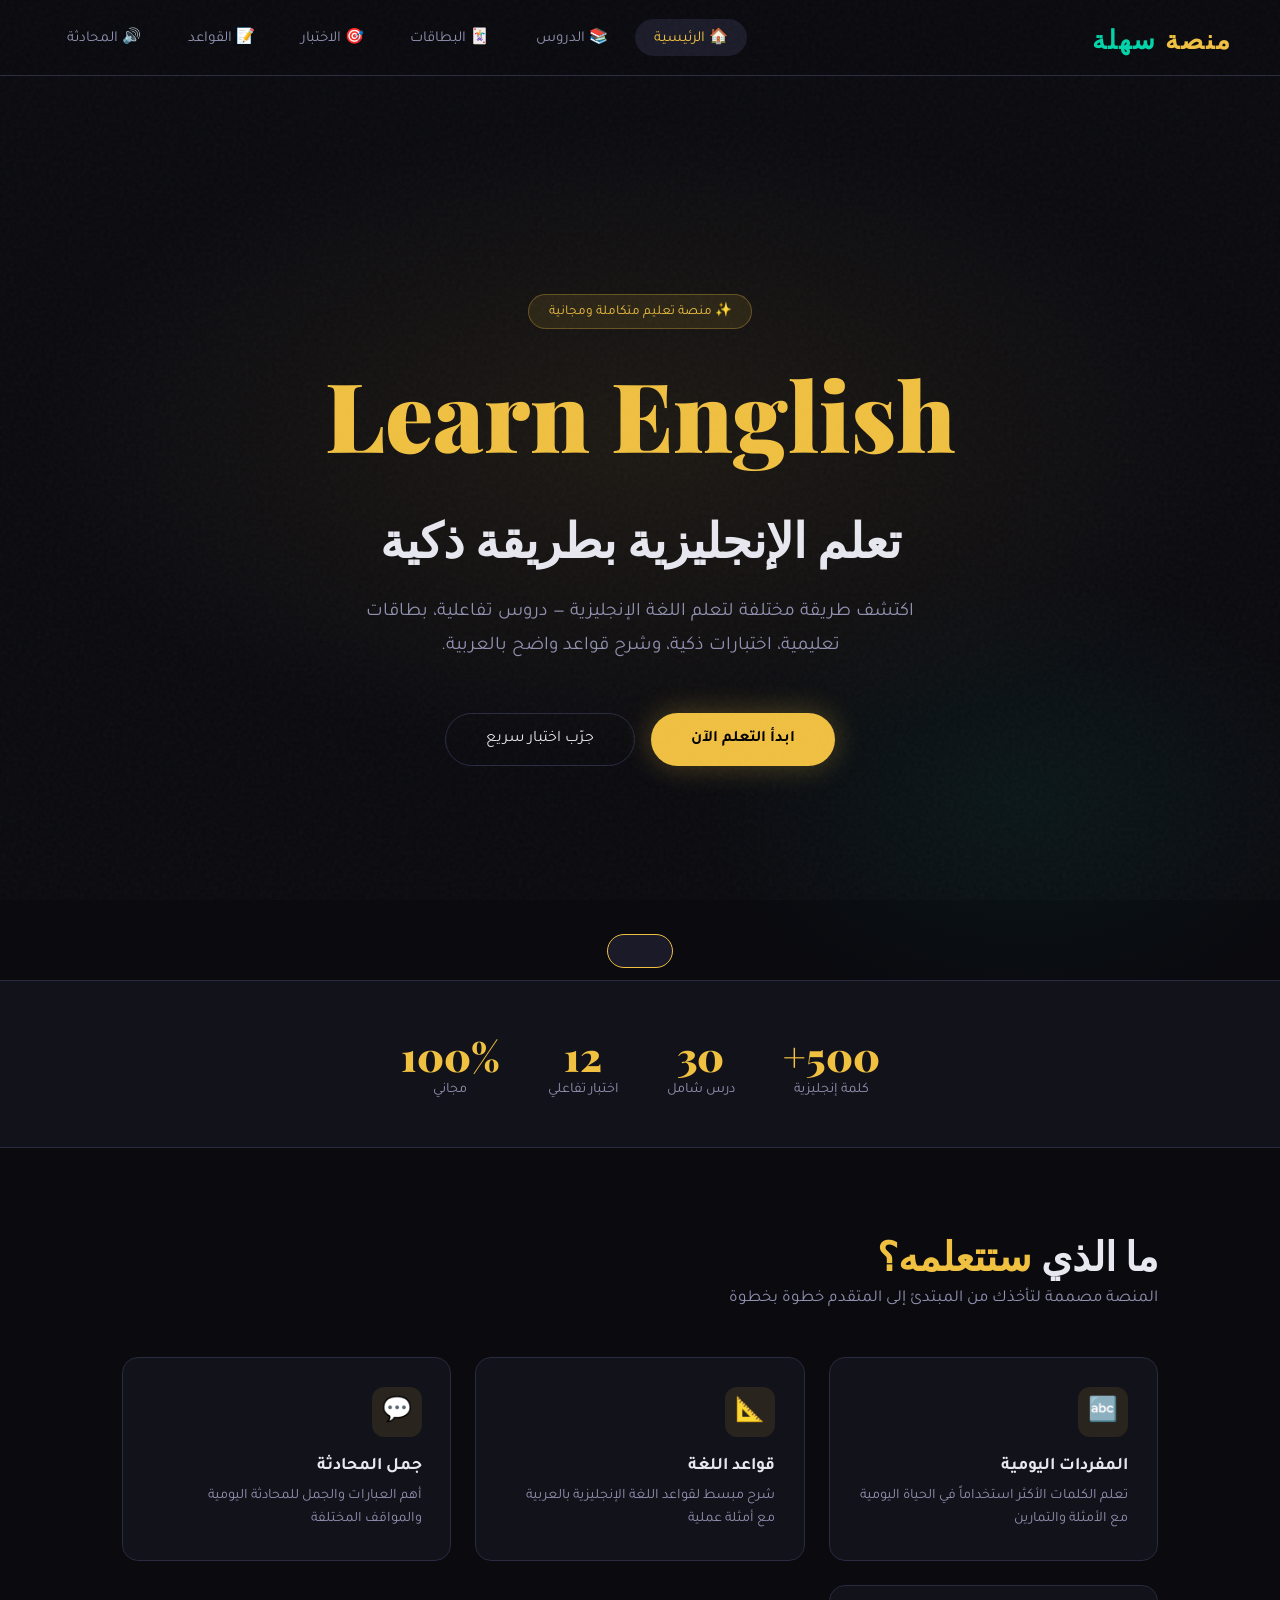
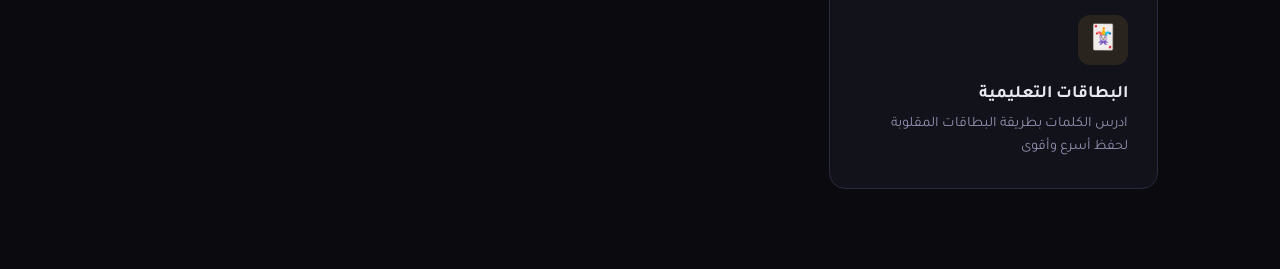
==== index.html @ d68a7fe8 "Add files via upload" ====
<!DOCTYPE html>
<html lang="ar" dir="rtl">
<head>
<meta charset="UTF-8">
<meta name="viewport" content="width=device-width, initial-scale=1.0">
<title>منصة سهلة</title>
<link href="https://fonts.googleapis.com/css2?family=Playfair+Display:wght@400;700;900&family=Tajawal:wght@300;400;500;700&family=Courier+Prime:wght@400;700&display=swap" rel="stylesheet">
<link rel="stylesheet" href="style.css">
</head>
<body>

<!-- NAV -->
<nav>
  <a class="logo" href="#">منصة <span>سهلة</span></a>
  <ul class="nav-links">
    <li><button class="active" onclick="showPage('home')">🏠 الرئيسية</button></li>
    <li><button onclick="showPage('lessons')">📚 الدروس</button></li>
    <li><button onclick="showPage('flashcards')">🃏 البطاقات</button></li>
    <li><button onclick="showPage('quiz')">🎯 الاختبار</button></li>
    <li><button onclick="showPage('grammar')">📝 القواعد</button></li>
    <li><button onclick="showPage('speaking')">🔊 المحادثة</button></li>
  </ul>
</nav>

<!-- HOME PAGE -->
<div id="home" class="page active">
  <section class="hero">
    <div class="hero-bg"></div>
    <div class="hero-badge">✨ منصة تعليم متكاملة ومجانية</div>
    <h1>
      <span class="en">Learn English</span>
      <span class="ar">تعلم الإنجليزية بطريقة ذكية</span>
    </h1>
    <p>اكتشف طريقة مختلفة لتعلم اللغة الإنجليزية — دروس تفاعلية، بطاقات تعليمية، اختبارات ذكية، وشرح قواعد واضح بالعربية.</p>
    <div class="hero-btns">
      <button class="btn-primary" onclick="showPage('lessons')">ابدأ التعلم الآن</button>
      <button class="btn-outline" onclick="showPage('quiz')">جرّب اختبار سريع</button>
    </div>
  </section>

  <div class="stats">
    <div class="stat"><div class="stat-num">500+</div><div class="stat-label">كلمة إنجليزية</div></div>
    <div class="stat"><div class="stat-num">30</div><div class="stat-label">درس شامل</div></div>
    <div class="stat"><div class="stat-num">12</div><div class="stat-label">اختبار تفاعلي</div></div>
    <div class="stat"><div class="stat-num">100%</div><div class="stat-label">مجاني</div></div>
  </div>

  <div class="section">
    <h2 class="section-title">ما الذي <span>ستتعلمه؟</span></h2>
    <p class="section-sub">المنصة مصممة لتأخذك من المبتدئ إلى المتقدم خطوة بخطوة</p>
    <div class="lessons-grid">
      <div class="lesson-card" onclick="showPage('lessons')">
        <div class="lesson-icon">🔤</div>
        <div class="lesson-title">المفردات اليومية</div>
        <div class="lesson-desc">تعلم الكلمات الأكثر استخداماً في الحياة اليومية مع الأمثلة والتمارين</div>
      </div>
      <div class="lesson-card" onclick="showPage('grammar')">
        <div class="lesson-icon">📐</div>
        <div class="lesson-title">قواعد اللغة</div>
        <div class="lesson-desc">شرح مبسط لقواعد اللغة الإنجليزية بالعربية مع أمثلة عملية</div>
      </div>
      <div class="lesson-card" onclick="showPage('speaking')">
        <div class="lesson-icon">💬</div>
        <div class="lesson-title">جمل المحادثة</div>
        <div class="lesson-desc">أهم العبارات والجمل للمحادثة اليومية والمواقف المختلفة</div>
      </div>
      <div class="lesson-card" onclick="showPage('flashcards')">
        <div class="lesson-icon">🃏</div>
        <div class="lesson-title">البطاقات التعليمية</div>
        <div class="lesson-desc">ادرس الكلمات بطريقة البطاقات المقلوبة لحفظ أسرع وأقوى</div>
      </div>
    </div>
  </div>
</div>

<!-- LESSONS PAGE -->
<div id="lessons" class="page">
  <div class="section">
    <h2 class="section-title">📚 <span>الدروس</span></h2>
    <p class="section-sub">اختر الدرس الذي تريد البدء به</p>
    <div class="lessons-grid" id="lessons-grid"></div>
  </div>
</div>

<!-- LESSON DETAIL -->
<div id="lesson-detail">
  <div class="lesson-header">
    <button class="back-btn" onclick="backToLessons()">→ العودة للدروس</button>
    <h2 id="detail-title" style="font-family:'Playfair Display',serif;color:var(--gold);font-size:1.4rem;"></h2>
  </div>
  <div class="lesson-content-wrap" id="lesson-content-wrap"></div>
</div>

<!-- FLASHCARDS PAGE -->
<div id="flashcards" class="page">
  <div class="flashcard-area">
    <h2 class="section-title" style="text-align:center;margin-bottom:0.5rem;">🃏 <span>البطاقات التعليمية</span></h2>
    <p style="color:var(--text2);text-align:center;margin-bottom:2rem;">اضغط على البطاقة لتقليبها</p>
    <div class="fc-counter" id="fc-counter">بطاقة 1 من 10</div>
    <div class="flashcard-wrap" onclick="flipCard()">
      <div class="flashcard" id="flashcard">
        <div class="flashcard-face flashcard-front">
          <div class="card-hint">الكلمة بالإنجليزية</div>
          <div class="card-word" id="fc-word"></div>
          <div class="card-phonetic" id="fc-phonetic"></div>
        </div>
        <div class="flashcard-face flashcard-back">
          <div class="card-hint">المعنى بالعربية</div>
          <div class="card-translation" id="fc-translation"></div>
          <div class="card-example" id="fc-example"></div>
        </div>
      </div>
    </div>
    <div class="flashcard-controls" id="fc-controls" style="display:none;">
      <button class="fc-btn fc-learn" onclick="nextCard(false)">🔁 سأراجعها</button>
      <button class="fc-btn fc-know" onclick="nextCard(true)">✓ أعرفها</button>
    </div>
    <div id="fc-done" style="display:none;text-align:center;animation:fadeUp 0.5s ease both;">
      <div style="font-size:3rem;margin-bottom:1rem;">🎉</div>
      <div style="font-size:1.5rem;font-weight:700;color:var(--gold);margin-bottom:0.5rem;">أتقنت جميع البطاقات!</div>
      <div style="color:var(--text2);margin-bottom:1.5rem;">لقد راجعت كل الكلمات في هذه الجلسة</div>
      <button class="btn-primary" onclick="startFlashcards()">إعادة البدء</button>
    </div>
  </div>
</div>

<!-- QUIZ PAGE -->
<div id="quiz" class="page">
  <div class="quiz-container">
    <h2 class="section-title" style="margin-bottom:0.5rem;">🎯 <span>اختبار المفردات</span></h2>
    <p style="color:var(--text2);margin-bottom:2rem;">اختر المعنى الصحيح للكلمة</p>
    <div class="quiz-progress"><div class="quiz-progress-fill" id="quiz-progress" style="width:0%"></div></div>
    <div id="quiz-card"></div>
  </div>
</div>

<!-- GRAMMAR PAGE -->
<div id="grammar" class="page">
  <div class="section">
    <h2 class="section-title">📝 <span>قواعد اللغة</span></h2>
    <p class="section-sub">شرح مبسط لأهم قواعد اللغة الإنجليزية</p>
    <div class="grammar-tabs" id="grammar-tabs"></div>
    <div id="grammar-contents"></div>
  </div>
</div>

<!-- SPEAKING PAGE -->
<div id="speaking" class="page">
  <div class="speaking-container">
    <h2 class="section-title" style="margin-bottom:0.5rem;">🔊 <span>جمل المحادثة</span></h2>
    <p style="color:var(--text2);margin-bottom:2rem;">اضغط على أي جملة لسماع نطقها</p>
    <div id="speaking-list"></div>
  </div>
</div>

<!-- TOAST -->
<div class="toast" id="toast"></div>

<script src="main.js">
</script>
</body>
</html>
---- style.css ----
:root {
    --bg: #0a0a0f;
    --surface: #12121a;
    --surface2: #1a1a28;
    --gold: #f0c040;
    --gold2: #e8a020;
    --teal: #00d4aa;
    --coral: #ff6b6b;
    --text: #e8e8f0;
    --text2: #9090b0;
    --border: #2a2a40;
    --radius: 16px;
  }

  * { margin: 0; padding: 0; box-sizing: border-box; }

  body {
    font-family: 'Tajawal', sans-serif;
    background: var(--bg);
    color: var(--text);
    min-height: 100vh;
    overflow-x: hidden;
  }

  /* ===== NOISE TEXTURE OVERLAY ===== */
  body::before {
    content: '';
    position: fixed;
    inset: 0;
    background-image: url("data:image/svg+xml,%3Csvg viewBox='0 0 256 256' xmlns='http://www.w3.org/2000/svg'%3E%3Cfilter id='noise'%3E%3CfeTurbulence type='fractalNoise' baseFrequency='0.9' numOctaves='4' stitchTiles='stitch'/%3E%3C/filter%3E%3Crect width='100%25' height='100%25' filter='url(%23noise)' opacity='0.04'/%3E%3C/svg%3E");
    pointer-events: none;
    z-index: 9999;
  }

  /* ===== NAV ===== */
  nav {
    position: fixed;
    top: 0; left: 0; right: 0;
    z-index: 100;
    display: flex;
    align-items: center;
    justify-content: space-between;
    padding: 1.2rem 3rem;
    background: rgba(10,10,15,0.85);
    backdrop-filter: blur(20px);
    border-bottom: 1px solid var(--border);
  }

  .logo {
    font-family: 'Playfair Display', serif;
    font-size: 1.6rem;
    font-weight: 900;
    color: var(--gold);
    letter-spacing: 2px;
    text-decoration: none;
  }

  .logo span { color: var(--teal); }

  .nav-links {
    display: flex;
    gap: 0.5rem;
    list-style: none;
  }

  .nav-links button {
    background: none;
    border: none;
    color: var(--text2);
    font-family: 'Tajawal', sans-serif;
    font-size: 0.95rem;
    cursor: pointer;
    padding: 0.5rem 1.2rem;
    border-radius: 50px;
    transition: all 0.3s;
  }

  .nav-links button:hover,
  .nav-links button.active {
    background: var(--surface2);
    color: var(--gold);
  }

  /* ===== PAGES ===== */
  .page { display: none; padding-top: 80px; }
  .page.active { display: block; }

  /* ===== HERO ===== */
  .hero {
    min-height: 100vh;
    display: flex;
    flex-direction: column;
    align-items: center;
    justify-content: center;
    text-align: center;
    padding: 2rem;
    position: relative;
    overflow: hidden;
  }

  .hero-bg {
    position: absolute;
    inset: 0;
    background:
      radial-gradient(ellipse 80% 60% at 50% 40%, rgba(240,192,64,0.08) 0%, transparent 60%),
      radial-gradient(ellipse 50% 50% at 80% 80%, rgba(0,212,170,0.06) 0%, transparent 50%);
  }

  .hero-badge {
    display: inline-flex;
    align-items: center;
    gap: 0.5rem;
    background: rgba(240,192,64,0.1);
    border: 1px solid rgba(240,192,64,0.3);
    color: var(--gold);
    padding: 0.4rem 1.2rem;
    border-radius: 50px;
    font-size: 0.85rem;
    margin-bottom: 2rem;
    animation: fadeDown 0.8s ease both;
  }

  .hero h1 {
    font-family: 'Playfair Display', serif;
    font-size: clamp(3rem, 8vw, 6rem);
    font-weight: 900;
    line-height: 1.1;
    margin-bottom: 1.5rem;
    animation: fadeUp 0.8s 0.2s ease both;
  }

  .hero h1 .en { color: var(--gold); display: block; }
  .hero h1 .ar { color: var(--text); font-size: 0.5em; }

  .hero p {
    font-size: 1.2rem;
    color: var(--text2);
    max-width: 560px;
    line-height: 1.8;
    margin-bottom: 3rem;
    animation: fadeUp 0.8s 0.4s ease both;
  }

  .hero-btns {
    display: flex;
    gap: 1rem;
    flex-wrap: wrap;
    justify-content: center;
    animation: fadeUp 0.8s 0.6s ease both;
  }

  .btn-primary {
    background: var(--gold);
    color: #000;
    border: none;
    padding: 1rem 2.5rem;
    border-radius: 50px;
    font-family: 'Tajawal', sans-serif;
    font-size: 1rem;
    font-weight: 700;
    cursor: pointer;
    transition: all 0.3s;
    box-shadow: 0 0 30px rgba(240,192,64,0.3);
  }

  .btn-primary:hover {
    transform: translateY(-3px);
    box-shadow: 0 0 50px rgba(240,192,64,0.5);
  }

  .btn-outline {
    background: none;
    color: var(--text);
    border: 1px solid var(--border);
    padding: 1rem 2.5rem;
    border-radius: 50px;
    font-family: 'Tajawal', sans-serif;
    font-size: 1rem;
    cursor: pointer;
    transition: all 0.3s;
  }

  .btn-outline:hover {
    border-color: var(--teal);
    color: var(--teal);
  }

  /* ===== STATS ===== */
  .stats {
    display: flex;
    gap: 3rem;
    justify-content: center;
    flex-wrap: wrap;
    padding: 3rem 2rem;
    border-top: 1px solid var(--border);
    border-bottom: 1px solid var(--border);
    background: var(--surface);
    animation: fadeUp 0.8s 0.8s ease both;
  }

  .stat { text-align: center; }
  .stat-num {
    font-family: 'Playfair Display', serif;
    font-size: 2.5rem;
    font-weight: 900;
    color: var(--gold);
  }
  .stat-label { color: var(--text2); font-size: 0.9rem; }

  /* ===== SECTIONS ===== */
  .section {
    padding: 5rem 2rem;
    max-width: 1100px;
    margin: 0 auto;
  }

  .section-title {
    font-family: 'Playfair Display', serif;
    font-size: 2.5rem;
    font-weight: 900;
    margin-bottom: 0.5rem;
    color: var(--text);
  }

  .section-title span { color: var(--gold); }
  .section-sub { color: var(--text2); margin-bottom: 3rem; font-size: 1.05rem; }

  /* ===== LESSONS ===== */
  #lessons-page { background: var(--bg); }

  .lessons-grid {
    display: grid;
    grid-template-columns: repeat(auto-fill, minmax(300px, 1fr));
    gap: 1.5rem;
  }

  .lesson-card {
    background: var(--surface);
    border: 1px solid var(--border);
    border-radius: var(--radius);
    padding: 1.8rem;
    cursor: pointer;
    transition: all 0.3s;
    position: relative;
    overflow: hidden;
  }

  .lesson-card::before {
    content: '';
    position: absolute;
    top: 0; left: 0; right: 0;
    height: 3px;
    background: linear-gradient(90deg, var(--gold), var(--teal));
    transform: scaleX(0);
    transition: transform 0.3s;
    transform-origin: left;
  }

  .lesson-card:hover { border-color: var(--gold); transform: translateY(-4px); }
  .lesson-card:hover::before { transform: scaleX(1); }

  .lesson-icon {
    width: 50px; height: 50px;
    background: rgba(240,192,64,0.1);
    border-radius: 12px;
    display: flex; align-items: center; justify-content: center;
    font-size: 1.5rem;
    margin-bottom: 1.2rem;
  }

  .lesson-level {
    display: inline-block;
    padding: 0.2rem 0.8rem;
    border-radius: 50px;
    font-size: 0.75rem;
    font-weight: 600;
    margin-bottom: 0.8rem;
  }

  .level-beginner { background: rgba(0,212,170,0.15); color: var(--teal); }
  .level-intermediate { background: rgba(240,192,64,0.15); color: var(--gold); }
  .level-advanced { background: rgba(255,107,107,0.15); color: var(--coral); }

  .lesson-title {
    font-size: 1.1rem;
    font-weight: 700;
    margin-bottom: 0.5rem;
  }

  .lesson-desc { color: var(--text2); font-size: 0.9rem; line-height: 1.6; }

  .lesson-meta {
    display: flex;
    gap: 1rem;
    margin-top: 1.2rem;
    color: var(--text2);
    font-size: 0.82rem;
  }

  /* ===== LESSON DETAIL ===== */
  #lesson-detail { display: none; padding-top: 80px; }
  #lesson-detail.active { display: block; }

  .lesson-header {
    background: var(--surface);
    border-bottom: 1px solid var(--border);
    padding: 2rem 3rem;
    display: flex;
    align-items: center;
    gap: 1rem;
  }

  .back-btn {
    background: var(--surface2);
    border: 1px solid var(--border);
    color: var(--text);
    padding: 0.6rem 1.2rem;
    border-radius: 50px;
    cursor: pointer;
    font-family: 'Tajawal', sans-serif;
    font-size: 0.9rem;
    transition: all 0.3s;
  }

  .back-btn:hover { border-color: var(--gold); color: var(--gold); }

  .lesson-content-wrap {
    max-width: 850px;
    margin: 0 auto;
    padding: 3rem 2rem;
  }

  .vocab-grid {
    display: grid;
    grid-template-columns: repeat(auto-fill, minmax(200px, 1fr));
    gap: 1rem;
    margin: 2rem 0;
  }

  .vocab-card {
    background: var(--surface);
    border: 1px solid var(--border);
    border-radius: 12px;
    padding: 1.2rem;
    text-align: center;
    cursor: pointer;
    transition: all 0.3s;
  }

  .vocab-card:hover { border-color: var(--teal); transform: scale(1.04); }

  .vocab-en {
    font-family: 'Courier Prime', monospace;
    font-size: 1.3rem;
    font-weight: 700;
    color: var(--gold);
    margin-bottom: 0.3rem;
  }

  .vocab-ar { color: var(--text2); font-size: 0.9rem; }
  .vocab-pronunciation { color: var(--teal); font-size: 0.8rem; margin-top: 0.3rem; font-family: 'Courier Prime', monospace; }

  /* ===== QUIZ ===== */
  #quiz-page { background: var(--bg); }

  .quiz-container {
    max-width: 700px;
    margin: 0 auto;
    padding: 3rem 2rem;
  }

  .quiz-progress {
    height: 6px;
    background: var(--surface2);
    border-radius: 3px;
    margin-bottom: 2rem;
    overflow: hidden;
  }

  .quiz-progress-fill {
    height: 100%;
    background: linear-gradient(90deg, var(--gold), var(--teal));
    border-radius: 3px;
    transition: width 0.5s ease;
  }

  .quiz-card {
    background: var(--surface);
    border: 1px solid var(--border);
    border-radius: var(--radius);
    padding: 2.5rem;
    animation: fadeUp 0.4s ease both;
  }

  .quiz-q-num { color: var(--text2); font-size: 0.85rem; margin-bottom: 1rem; }

  .quiz-question {
    font-size: 1.4rem;
    font-weight: 700;
    margin-bottom: 2rem;
    line-height: 1.5;
  }

  .quiz-question .en-word {
    font-family: 'Courier Prime', monospace;
    color: var(--gold);
  }

  .quiz-options {
    display: grid;
    gap: 0.8rem;
  }

  .quiz-option {
    background: var(--surface2);
    border: 1px solid var(--border);
    border-radius: 12px;
    padding: 1rem 1.5rem;
    cursor: pointer;
    font-family: 'Tajawal', sans-serif;
    font-size: 1rem;
    color: var(--text);
    text-align: right;
    transition: all 0.2s;
  }

  .quiz-option:hover { border-color: var(--gold); background: rgba(240,192,64,0.05); }
  .quiz-option.correct { border-color: var(--teal); background: rgba(0,212,170,0.1); color: var(--teal); }
  .quiz-option.wrong { border-color: var(--coral); background: rgba(255,107,107,0.1); color: var(--coral); }
  .quiz-option:disabled { cursor: not-allowed; }

  .quiz-result {
    text-align: center;
    padding: 3rem;
    background: var(--surface);
    border: 1px solid var(--border);
    border-radius: var(--radius);
    animation: fadeUp 0.5s ease both;
  }

  .quiz-score {
    font-family: 'Playfair Display', serif;
    font-size: 5rem;
    font-weight: 900;
    color: var(--gold);
  }

  .quiz-score-label { color: var(--text2); margin-bottom: 2rem; }
  .quiz-emoji { font-size: 3rem; margin-bottom: 1rem; }

  /* ===== FLASHCARDS ===== */
  #flashcards-page { background: var(--bg); }

  .flashcard-area {
    max-width: 600px;
    margin: 0 auto;
    padding: 3rem 2rem;
    text-align: center;
  }

  .flashcard-wrap {
    perspective: 1200px;
    height: 280px;
    margin-bottom: 2rem;
    cursor: pointer;
  }

  .flashcard {
    width: 100%;
    height: 100%;
    position: relative;
    transform-style: preserve-3d;
    transition: transform 0.6s cubic-bezier(0.4, 0, 0.2, 1);
  }

  .flashcard.flipped { transform: rotateY(180deg); }

  .flashcard-face {
    position: absolute;
    inset: 0;
    display: flex;
    flex-direction: column;
    align-items: center;
    justify-content: center;
    border-radius: var(--radius);
    backface-visibility: hidden;
  }

  .flashcard-front {
    background: linear-gradient(135deg, var(--surface), var(--surface2));
    border: 1px solid var(--gold);
    box-shadow: 0 0 40px rgba(240,192,64,0.1);
  }

  .flashcard-back {
    background: linear-gradient(135deg, #0d1a15, #0a1210);
    border: 1px solid var(--teal);
    transform: rotateY(180deg);
    box-shadow: 0 0 40px rgba(0,212,170,0.1);
  }

  .card-hint { color: var(--text2); font-size: 0.8rem; margin-bottom: 1rem; }
  .card-word {
    font-family: 'Courier Prime', monospace;
    font-size: 2.8rem;
    font-weight: 700;
    color: var(--gold);
    margin-bottom: 0.5rem;
  }

  .card-phonetic { color: var(--text2); font-family: 'Courier Prime', monospace; font-size: 1rem; }
  .card-translation { font-size: 1.8rem; color: var(--teal); font-weight: 700; margin-bottom: 0.5rem; }
  .card-example { color: var(--text2); font-size: 0.9rem; font-style: italic; max-width: 80%; }

  .flashcard-controls {
    display: flex;
    gap: 1rem;
    justify-content: center;
    margin-top: 1rem;
  }

  .fc-btn {
    padding: 0.8rem 2rem;
    border-radius: 50px;
    font-family: 'Tajawal', sans-serif;
    font-size: 0.95rem;
    font-weight: 600;
    cursor: pointer;
    transition: all 0.3s;
    border: none;
  }

  .fc-know { background: rgba(0,212,170,0.15); color: var(--teal); border: 1px solid var(--teal); }
  .fc-know:hover { background: var(--teal); color: #000; }
  .fc-learn { background: rgba(255,107,107,0.15); color: var(--coral); border: 1px solid var(--coral); }
  .fc-learn:hover { background: var(--coral); color: #fff; }

  .fc-counter {
    color: var(--text2);
    font-size: 0.9rem;
    margin-bottom: 1.5rem;
  }

  /* ===== GRAMMAR ===== */
  #grammar-page { background: var(--bg); }

  .grammar-tabs {
    display: flex;
    gap: 0.5rem;
    flex-wrap: wrap;
    margin-bottom: 2rem;
  }

  .grammar-tab {
    background: var(--surface);
    border: 1px solid var(--border);
    color: var(--text2);
    padding: 0.6rem 1.4rem;
    border-radius: 50px;
    cursor: pointer;
    font-family: 'Tajawal', sans-serif;
    font-size: 0.9rem;
    transition: all 0.3s;
  }

  .grammar-tab.active { background: var(--gold); color: #000; border-color: var(--gold); font-weight: 700; }
  .grammar-tab:hover:not(.active) { border-color: var(--gold); color: var(--gold); }

  .grammar-content { display: none; animation: fadeUp 0.4s ease both; }
  .grammar-content.active { display: block; }

  .grammar-box {
    background: var(--surface);
    border: 1px solid var(--border);
    border-radius: var(--radius);
    padding: 2rem;
    margin-bottom: 1.5rem;
  }

  .grammar-box h3 {
    font-family: 'Playfair Display', serif;
    font-size: 1.3rem;
    color: var(--gold);
    margin-bottom: 1rem;
  }

  .grammar-box p { color: var(--text2); line-height: 1.8; margin-bottom: 1rem; }

  .formula {
    background: var(--surface2);
    border: 1px solid var(--border);
    border-radius: 10px;
    padding: 1rem 1.5rem;
    font-family: 'Courier Prime', monospace;
    color: var(--teal);
    font-size: 1rem;
    margin: 1rem 0;
    border-right: 3px solid var(--teal);
  }

  .examples-list {
    list-style: none;
    display: flex;
    flex-direction: column;
    gap: 0.6rem;
    margin-top: 1rem;
  }

  .examples-list li {
    background: var(--surface2);
    padding: 0.8rem 1.2rem;
    border-radius: 8px;
    color: var(--text);
    border-right: 2px solid var(--gold);
    font-size: 0.95rem;
  }

  .examples-list li span { color: var(--text2); font-size: 0.85rem; }

  /* ===== ANIMATIONS ===== */
  @keyframes fadeUp {
    from { opacity: 0; transform: translateY(20px); }
    to { opacity: 1; transform: translateY(0); }
  }

  @keyframes fadeDown {
    from { opacity: 0; transform: translateY(-20px); }
    to { opacity: 1; transform: translateY(0); }
  }

  /* ===== PROGRESS BAR NAV ===== */
  .progress-nav {
    background: var(--surface);
    border: 1px solid var(--border);
    border-radius: var(--radius);
    padding: 1.5rem;
    margin-bottom: 2rem;
    display: flex;
    align-items: center;
    gap: 1.5rem;
  }

  .progress-avatar {
    width: 50px; height: 50px;
    background: linear-gradient(135deg, var(--gold), var(--gold2));
    border-radius: 50%;
    display: flex; align-items: center; justify-content: center;
    font-size: 1.5rem;
    flex-shrink: 0;
  }

  .progress-info { flex: 1; }
  .progress-name { font-weight: 700; margin-bottom: 0.3rem; }
  .progress-xp { color: var(--text2); font-size: 0.85rem; margin-bottom: 0.5rem; }

  .xp-bar {
    height: 8px;
    background: var(--surface2);
    border-radius: 4px;
    overflow: hidden;
  }

  .xp-fill {
    height: 100%;
    background: linear-gradient(90deg, var(--gold), var(--teal));
    border-radius: 4px;
    width: 65%;
    transition: width 1s ease;
  }

  /* ===== SPEAKING ===== */
  #speaking-page { background: var(--bg); }

  .speaking-container {
    max-width: 700px;
    margin: 0 auto;
    padding: 3rem 2rem;
  }

  .sentence-card {
    background: var(--surface);
    border: 1px solid var(--border);
    border-radius: var(--radius);
    padding: 2rem;
    margin-bottom: 1.5rem;
    cursor: pointer;
    transition: all 0.3s;
  }

  .sentence-card:hover { border-color: var(--teal); }

  .sentence-en {
    font-family: 'Courier Prime', monospace;
    font-size: 1.3rem;
    color: var(--gold);
    margin-bottom: 0.5rem;
    line-height: 1.5;
  }

  .sentence-ar { color: var(--text2); font-size: 0.95rem; }

  .play-btn {
    display: inline-flex;
    align-items: center;
    gap: 0.5rem;
    margin-top: 1rem;
    background: rgba(0,212,170,0.1);
    border: 1px solid var(--teal);
    color: var(--teal);
    padding: 0.5rem 1.2rem;
    border-radius: 50px;
    font-family: 'Tajawal', sans-serif;
    font-size: 0.85rem;
    cursor: pointer;
    transition: all 0.3s;
  }

  .play-btn:hover { background: var(--teal); color: #000; }

  /* ===== NOTIFICATION ===== */
  .toast {
    position: fixed;
    bottom: 2rem;
    left: 50%;
    transform: translateX(-50%) translateY(100px);
    background: var(--surface2);
    border: 1px solid var(--gold);
    color: var(--gold);
    padding: 1rem 2rem;
    border-radius: 50px;
    font-size: 0.95rem;
    z-index: 9998;
    transition: transform 0.4s cubic-bezier(0.34, 1.56, 0.64, 1);
  }

  .toast.show { transform: translateX(-50%) translateY(0); }

  /* ===== RESPONSIVE ===== */
  @media (max-width: 768px) {
    nav { padding: 1rem 1.5rem; }
    .nav-links button { font-size: 0.8rem; padding: 0.4rem 0.8rem; }
    .hero h1 { font-size: 2.5rem; }
    .stats { gap: 1.5rem; }
    .lesson-header { padding: 1.5rem; }
  }
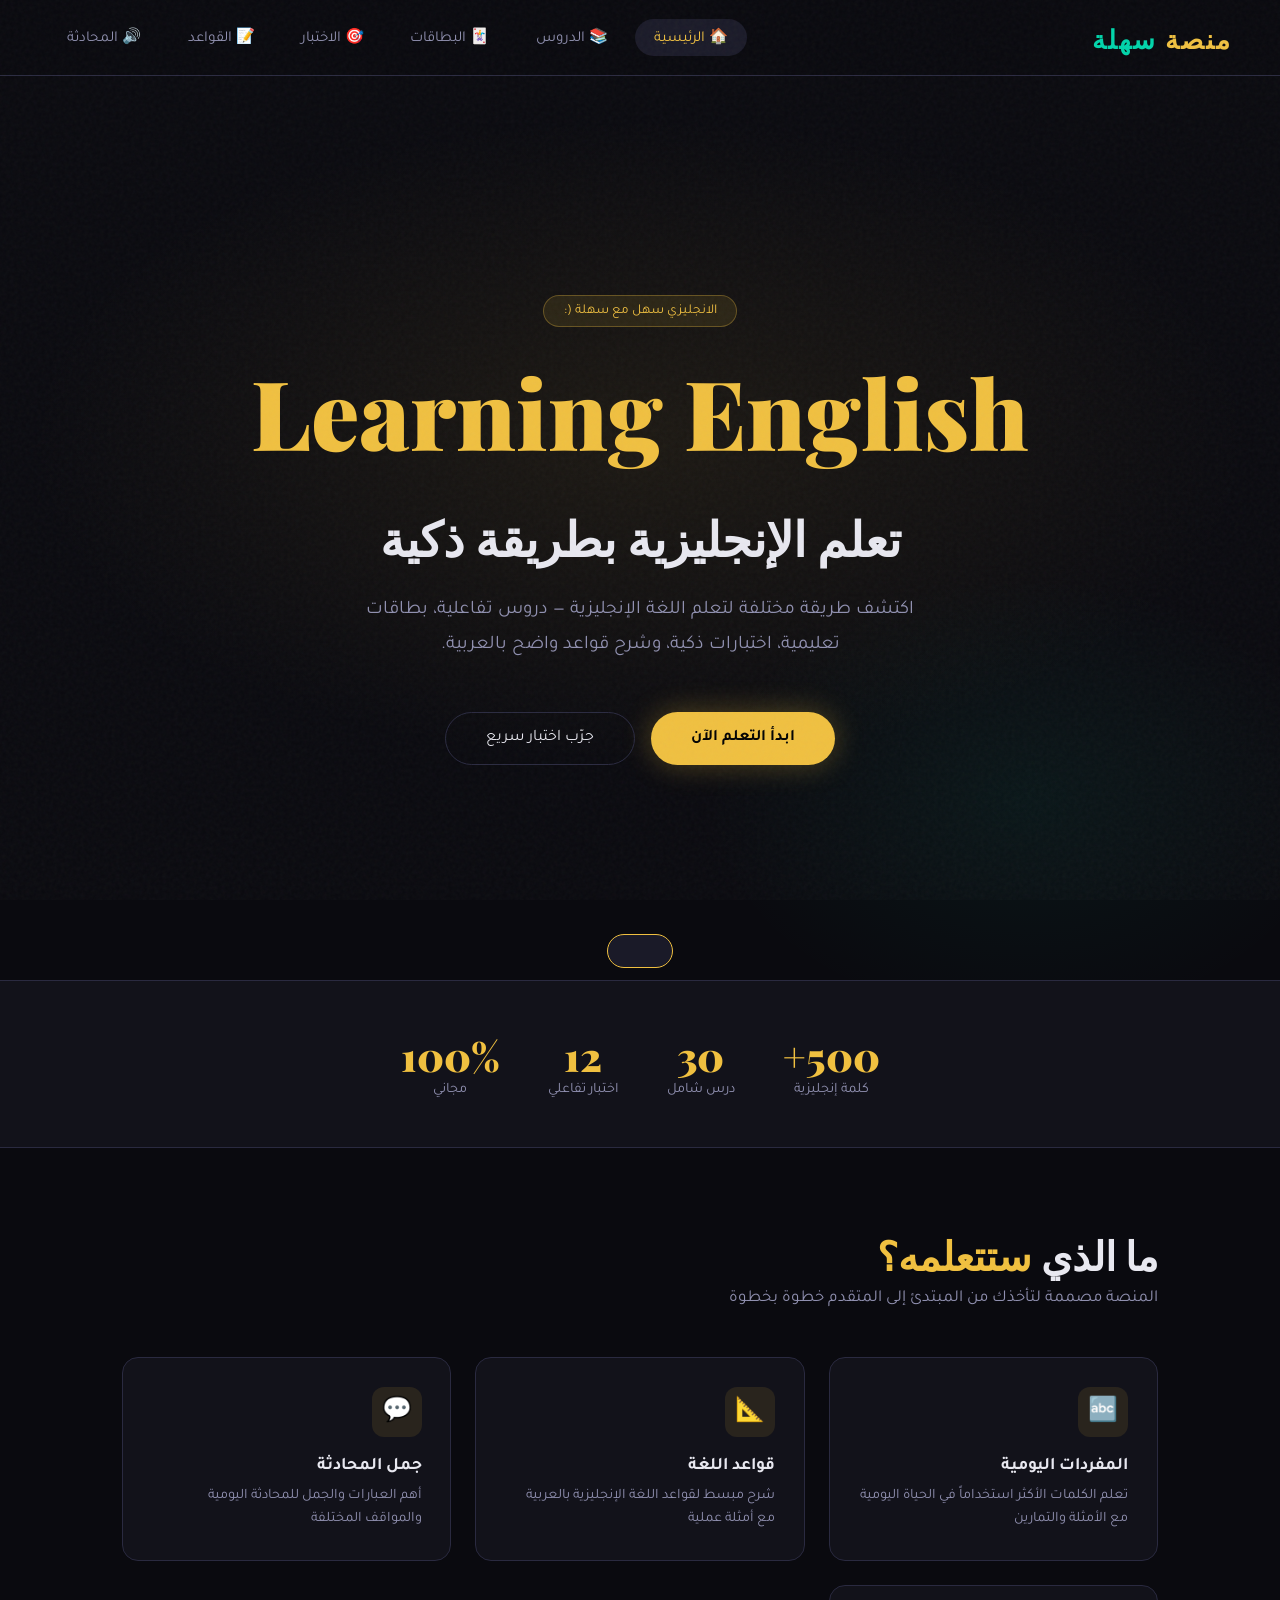
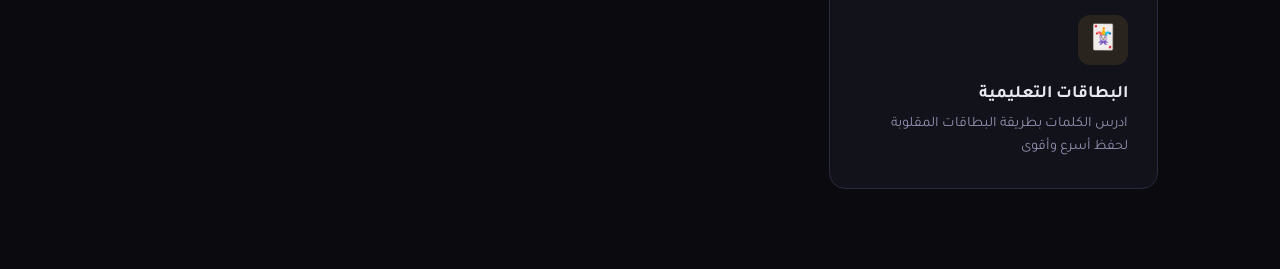
==== commit 56a4a1b9: "Add files via upload" ====
--- a/index.html
+++ b/index.html
@@ -26,9 +26,9 @@
 <div id="home" class="page active">
   <section class="hero">
     <div class="hero-bg"></div>
-    <div class="hero-badge">✨ منصة تعليم متكاملة ومجانية</div>
+    <div class="hero-badge">الانجليزي سهل مع سهلة (: </div>
     <h1>
-      <span class="en">Learn English</span>
+      <span class="en">Learning English</span>
       <span class="ar">تعلم الإنجليزية بطريقة ذكية</span>
     </h1>
     <p>اكتشف طريقة مختلفة لتعلم اللغة الإنجليزية — دروس تفاعلية، بطاقات تعليمية، اختبارات ذكية، وشرح قواعد واضح بالعربية.</p>
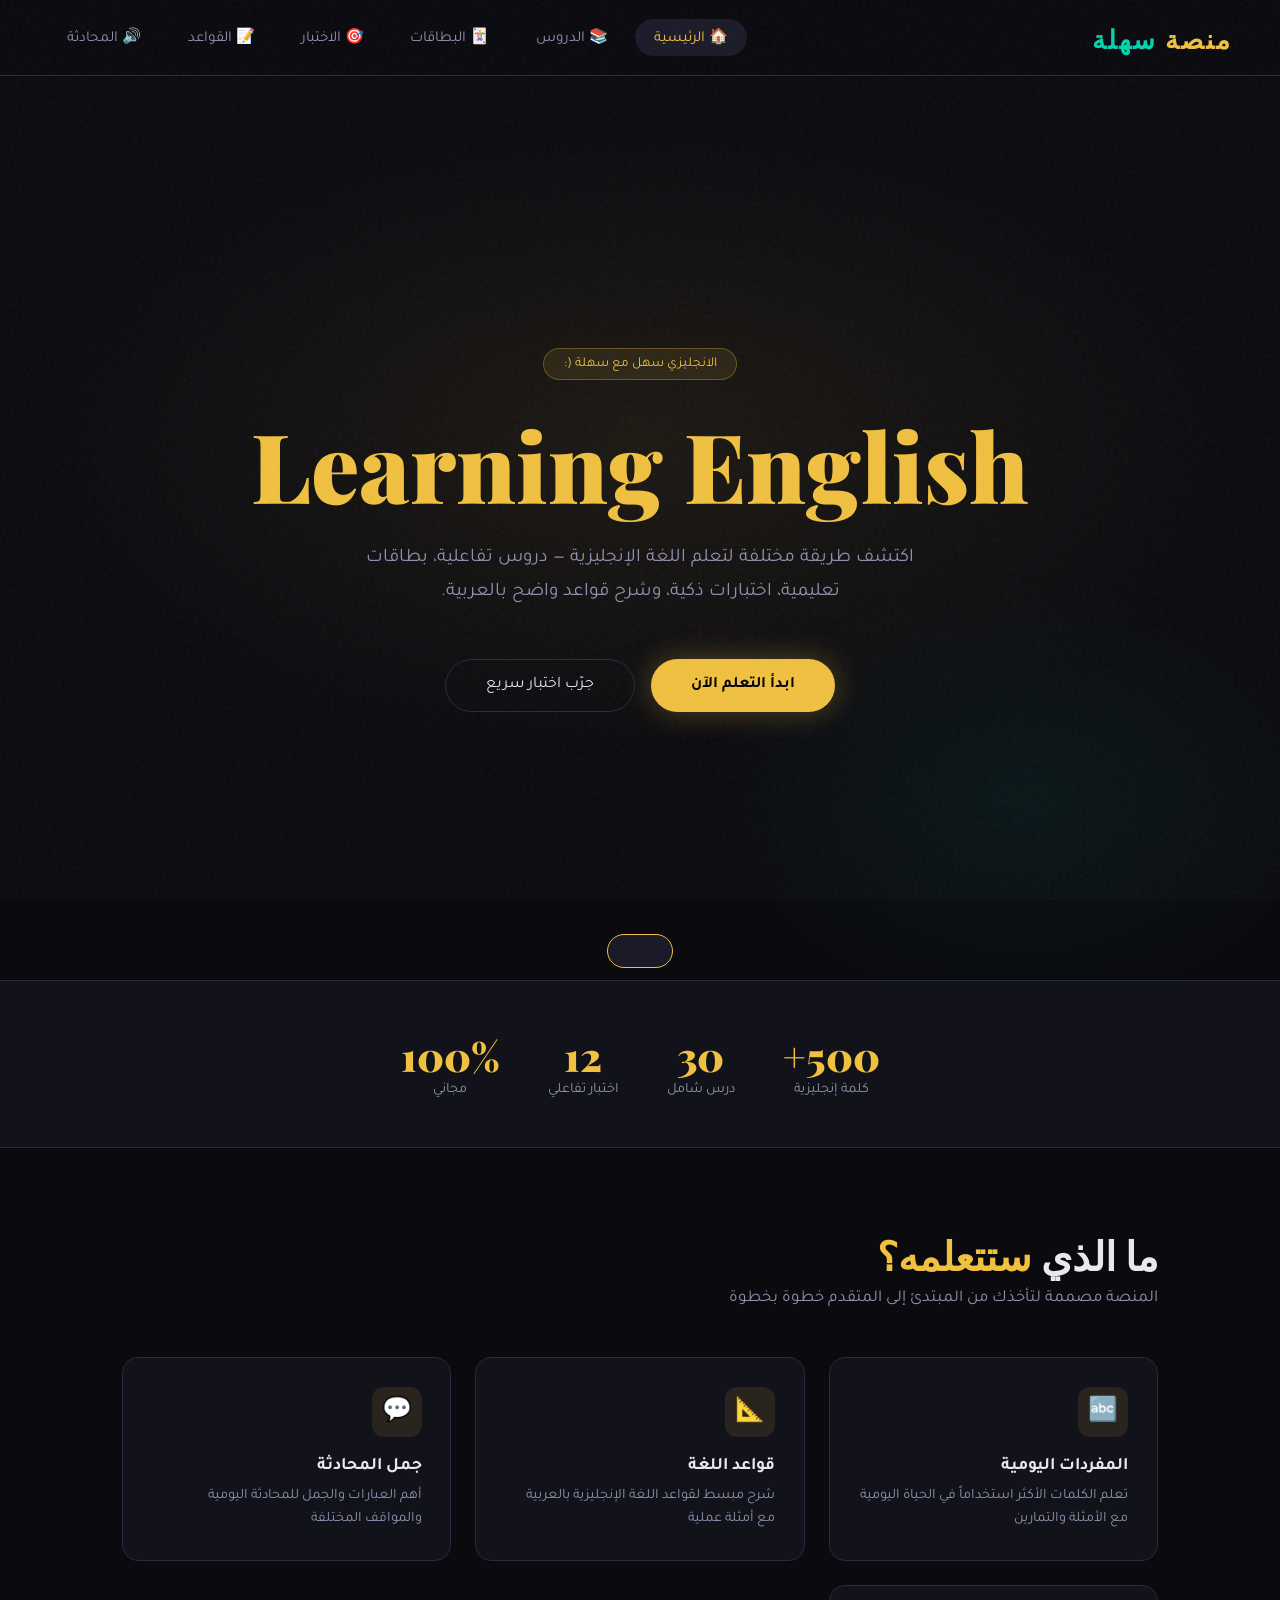
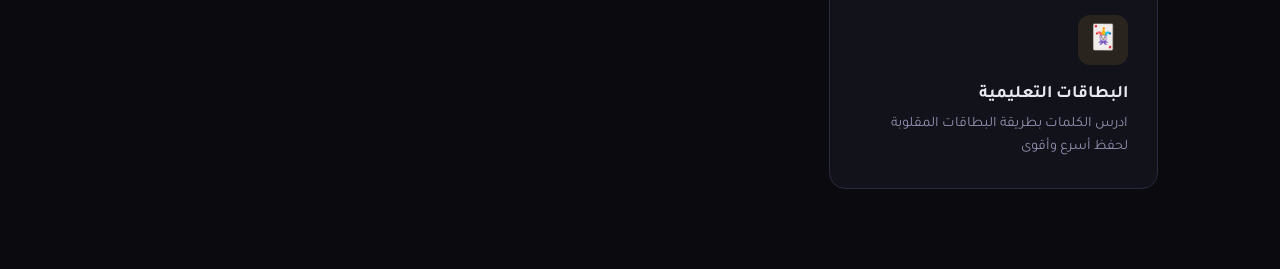
==== commit 7adfaf11: "Add files via upload" ====
--- a/index.html
+++ b/index.html
@@ -29,7 +29,6 @@
     <div class="hero-badge">الانجليزي سهل مع سهلة (: </div>
     <h1>
       <span class="en">Learning English</span>
-      <span class="ar">تعلم الإنجليزية بطريقة ذكية</span>
     </h1>
     <p>اكتشف طريقة مختلفة لتعلم اللغة الإنجليزية — دروس تفاعلية، بطاقات تعليمية، اختبارات ذكية، وشرح قواعد واضح بالعربية.</p>
     <div class="hero-btns">
